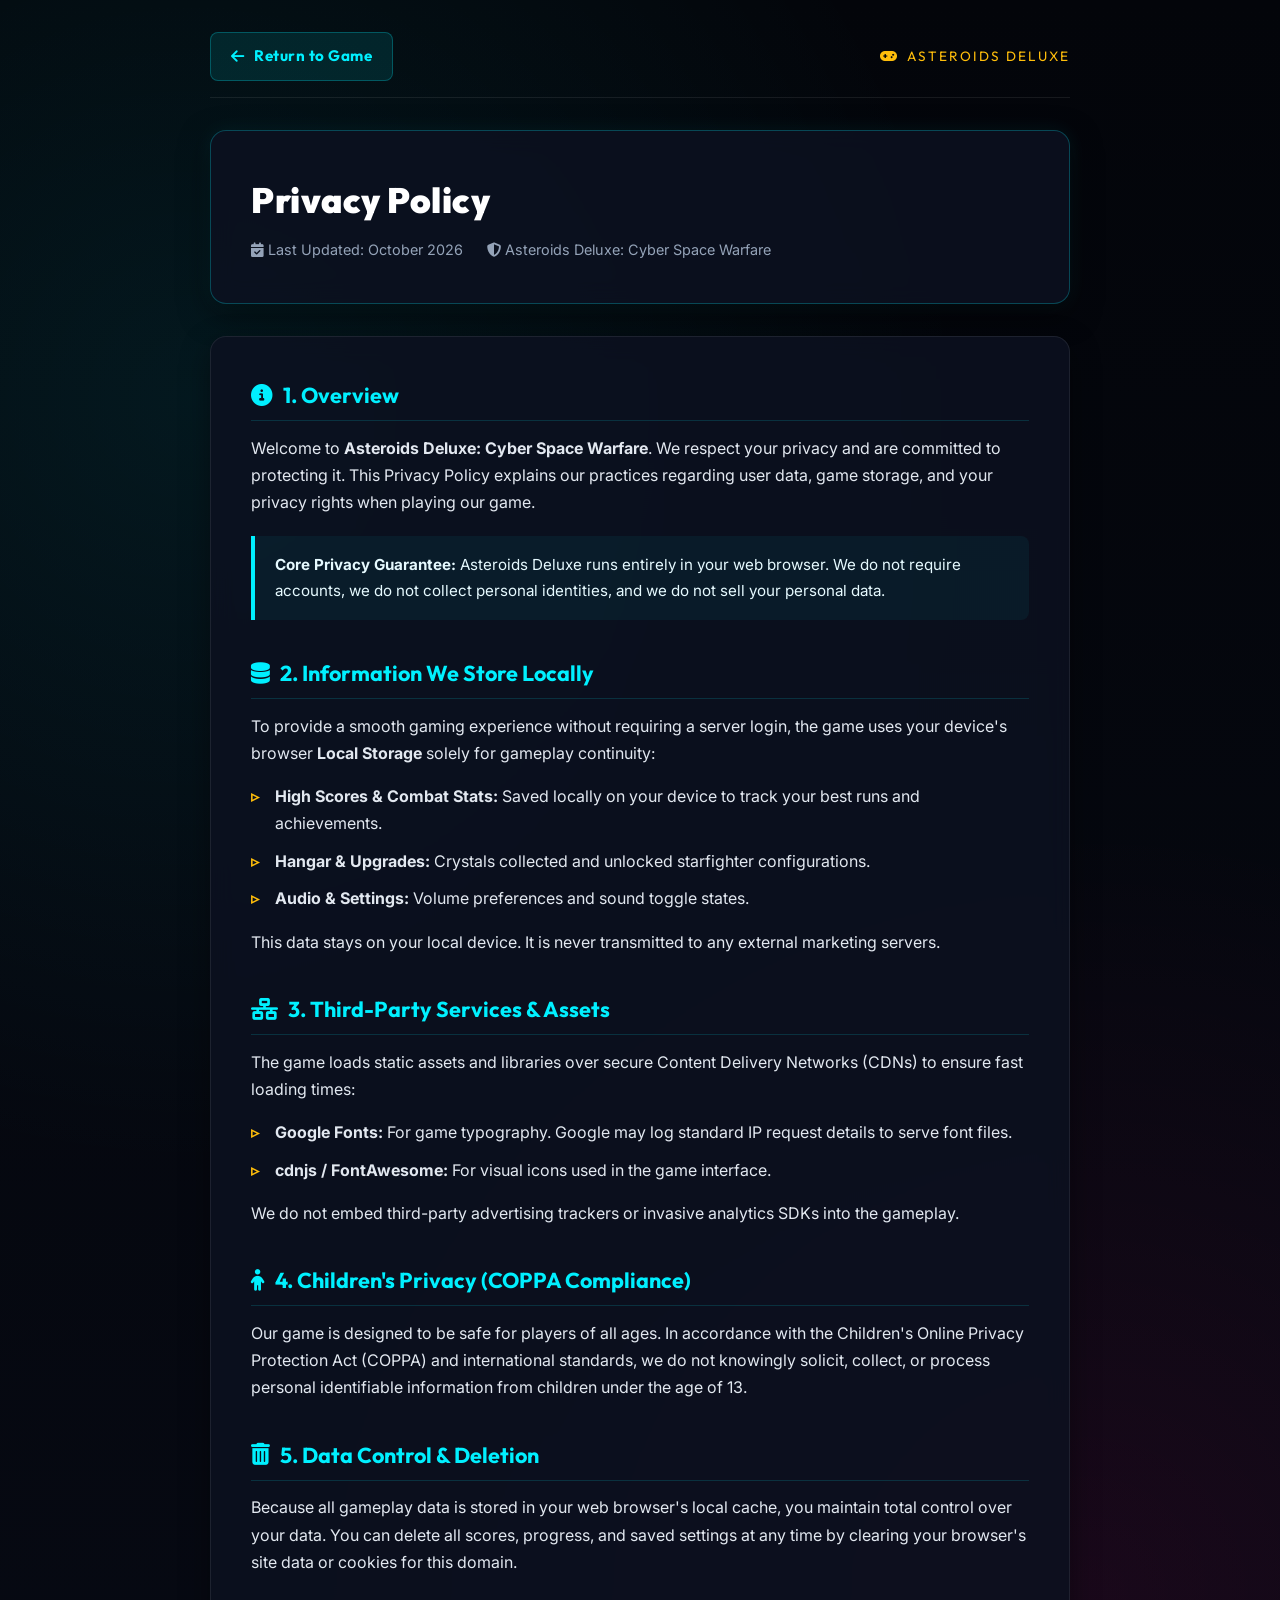
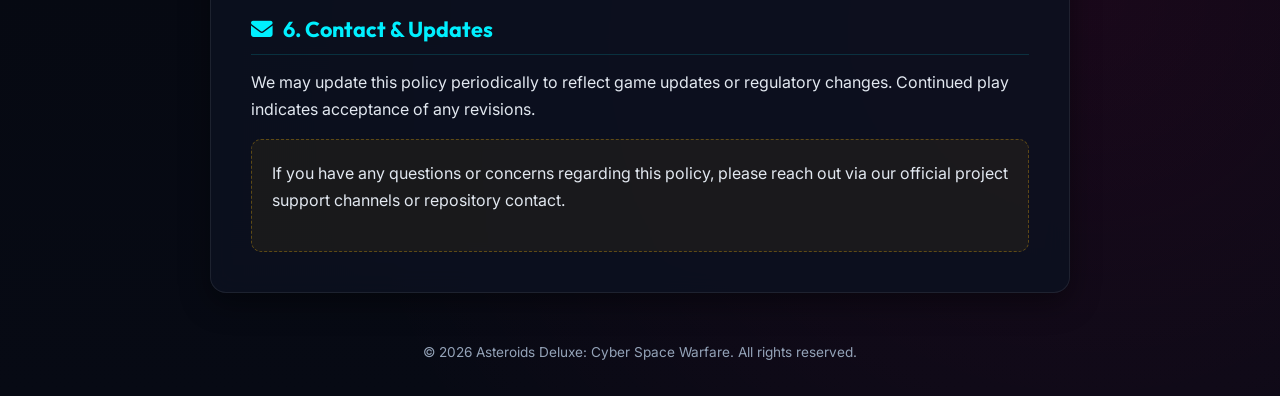
==== privacy/index.html @ 39c0e758 "feat: add privacy policy page and link it from the main menu" ====
<!DOCTYPE html>
<html lang="en">
<head>
    <meta charset="UTF-8" />
    <meta name="viewport" content="width=device-width, initial-scale=1.0, maximum-scale=5.0" />
    <meta name="theme-color" content="#05070e" />
    <title>Privacy Policy - Asteroids Deluxe: Cyber Space Warfare</title>
    
    <!-- Google Fonts -->
    <link rel="preconnect" href="https://fonts.googleapis.com" />
    <link rel="preconnect" href="https://fonts.gstatic.com" crossorigin />
    <link href="https://fonts.googleapis.com/css2?family=Outfit:wght@400;600;700;800;900&family=Inter:wght@400;500;600;700&display=swap" rel="stylesheet" />
    
    <!-- FontAwesome 6 Icons -->
    <link rel="stylesheet" href="https://cdnjs.cloudflare.com/ajax/libs/font-awesome/6.5.1/css/all.min.css" />

    <style>
        :root {
            --bg-deep: #05070e;
            --bg-card: rgba(12, 17, 32, 0.85);
            --border-glow: rgba(0, 240, 255, 0.25);
            --accent-cyan: #00f0ff;
            --accent-gold: #ffbe0b;
            --accent-magenta: #ff007f;
            --text-main: #e2e8f0;
            --text-muted: #94a3b8;
            --font-display: 'Outfit', sans-serif;
            --font-body: 'Inter', sans-serif;
        }

        * {
            box-sizing: border-box;
            margin: 0;
            padding: 0;
        }

        body {
            background-color: var(--bg-deep);
            background-image: 
                radial-gradient(circle at 15% 20%, rgba(0, 240, 255, 0.08) 0%, transparent 40%),
                radial-gradient(circle at 85% 80%, rgba(255, 0, 127, 0.08) 0%, transparent 40%),
                linear-gradient(to bottom, #03050a, #070a14);
            color: var(--text-main);
            font-family: var(--font-body);
            line-height: 1.7;
            min-height: 100vh;
            padding: 2rem 1rem;
        }

        .container {
            max-width: 860px;
            margin: 0 auto;
        }

        .nav-bar {
            display: flex;
            align-items: center;
            justify-content: space-between;
            margin-bottom: 2rem;
            padding-bottom: 1rem;
            border-bottom: 1px solid rgba(255, 255, 255, 0.08);
        }

        .btn-back {
            display: inline-flex;
            align-items: center;
            gap: 0.6rem;
            padding: 0.65rem 1.25rem;
            background: rgba(0, 240, 255, 0.1);
            color: var(--accent-cyan);
            border: 1px solid var(--border-glow);
            border-radius: 8px;
            font-family: var(--font-display);
            font-weight: 700;
            text-decoration: none;
            font-size: 0.95rem;
            letter-spacing: 0.5px;
            transition: all 0.2s ease;
        }

        .btn-back:hover {
            background: rgba(0, 240, 255, 0.2);
            box-shadow: 0 0 15px rgba(0, 240, 255, 0.3);
            transform: translateX(-3px);
        }

        .brand-badge {
            font-family: var(--font-display);
            font-size: 0.85rem;
            text-transform: uppercase;
            letter-spacing: 2px;
            color: var(--accent-gold);
            display: flex;
            align-items: center;
            gap: 0.5rem;
        }

        .header-card {
            background: var(--bg-card);
            border: 1px solid var(--border-glow);
            border-radius: 16px;
            padding: 2.5rem;
            margin-bottom: 2rem;
            box-shadow: 0 10px 30px rgba(0, 0, 0, 0.5), 0 0 20px rgba(0, 240, 255, 0.08);
            backdrop-filter: blur(12px);
        }

        .header-card h1 {
            font-family: var(--font-display);
            font-size: 2.2rem;
            font-weight: 900;
            color: #ffffff;
            margin-bottom: 0.5rem;
            letter-spacing: 0.5px;
        }

        .header-meta {
            color: var(--text-muted);
            font-size: 0.9rem;
            display: flex;
            flex-wrap: wrap;
            gap: 1.5rem;
            align-items: center;
        }

        .content-card {
            background: var(--bg-card);
            border: 1px solid rgba(255, 255, 255, 0.08);
            border-radius: 16px;
            padding: 2.5rem;
            box-shadow: 0 10px 30px rgba(0, 0, 0, 0.4);
            backdrop-filter: blur(12px);
        }

        .section {
            margin-bottom: 2.2rem;
        }

        .section:last-child {
            margin-bottom: 0;
        }

        .section h2 {
            font-family: var(--font-display);
            color: var(--accent-cyan);
            font-size: 1.35rem;
            font-weight: 700;
            margin-bottom: 0.85rem;
            display: flex;
            align-items: center;
            gap: 0.65rem;
            border-bottom: 1px solid rgba(0, 240, 255, 0.15);
            padding-bottom: 0.4rem;
        }

        .section p {
            color: var(--text-main);
            margin-bottom: 1rem;
            font-size: 1rem;
        }

        .section ul {
            list-style: none;
            padding-left: 0;
            margin-bottom: 1rem;
        }

        .section ul li {
            position: relative;
            padding-left: 1.5rem;
            margin-bottom: 0.65rem;
            color: var(--text-main);
        }

        .section ul li::before {
            content: "▹";
            position: absolute;
            left: 0;
            color: var(--accent-gold);
            font-weight: bold;
        }

        .highlight-box {
            background: rgba(0, 240, 255, 0.05);
            border-left: 4px solid var(--accent-cyan);
            padding: 1rem 1.25rem;
            border-radius: 0 8px 8px 0;
            margin: 1.25rem 0;
        }

        .highlight-box p {
            margin-bottom: 0;
            color: #e6faff;
            font-size: 0.95rem;
        }

        .contact-box {
            background: rgba(255, 190, 11, 0.06);
            border: 1px dashed rgba(255, 190, 11, 0.3);
            border-radius: 10px;
            padding: 1.25rem;
            margin-top: 1rem;
        }

        .footer {
            text-align: center;
            margin-top: 3rem;
            color: var(--text-muted);
            font-size: 0.85rem;
        }

        @media (max-width: 640px) {
            .header-card, .content-card {
                padding: 1.5rem;
            }
            .header-card h1 {
                font-size: 1.7rem;
            }
        }
    </style>
</head>
<body>
    <div class="container">
        <nav class="nav-bar">
            <a href="../" class="btn-back">
                <i class="fa-solid fa-arrow-left"></i> Return to Game
            </a>
            <div class="brand-badge">
                <i class="fa-solid fa-gamepad"></i> Asteroids Deluxe
            </div>
        </nav>

        <header class="header-card">
            <h1>Privacy Policy</h1>
            <div class="header-meta">
                <span><i class="fa-solid fa-calendar-check"></i> Last Updated: October 2026</span>
                <span><i class="fa-solid fa-shield-halved"></i> Asteroids Deluxe: Cyber Space Warfare</span>
            </div>
        </header>

        <main class="content-card">
            <section class="section">
                <h2><i class="fa-solid fa-circle-info"></i> 1. Overview</h2>
                <p>Welcome to <strong>Asteroids Deluxe: Cyber Space Warfare</strong>. We respect your privacy and are committed to protecting it. This Privacy Policy explains our practices regarding user data, game storage, and your privacy rights when playing our game.</p>
                <div class="highlight-box">
                    <p><strong>Core Privacy Guarantee:</strong> Asteroids Deluxe runs entirely in your web browser. We do not require accounts, we do not collect personal identities, and we do not sell your personal data.</p>
                </div>
            </section>

            <section class="section">
                <h2><i class="fa-solid fa-database"></i> 2. Information We Store Locally</h2>
                <p>To provide a smooth gaming experience without requiring a server login, the game uses your device's browser <strong>Local Storage</strong> solely for gameplay continuity:</p>
                <ul>
                    <li><strong>High Scores & Combat Stats:</strong> Saved locally on your device to track your best runs and achievements.</li>
                    <li><strong>Hangar & Upgrades:</strong> Crystals collected and unlocked starfighter configurations.</li>
                    <li><strong>Audio & Settings:</strong> Volume preferences and sound toggle states.</li>
                </ul>
                <p>This data stays on your local device. It is never transmitted to any external marketing servers.</p>
            </section>

            <section class="section">
                <h2><i class="fa-solid fa-network-wired"></i> 3. Third-Party Services & Assets</h2>
                <p>The game loads static assets and libraries over secure Content Delivery Networks (CDNs) to ensure fast loading times:</p>
                <ul>
                    <li><strong>Google Fonts:</strong> For game typography. Google may log standard IP request details to serve font files.</li>
                    <li><strong>cdnjs / FontAwesome:</strong> For visual icons used in the game interface.</li>
                </ul>
                <p>We do not embed third-party advertising trackers or invasive analytics SDKs into the gameplay.</p>
            </section>

            <section class="section">
                <h2><i class="fa-solid fa-child"></i> 4. Children's Privacy (COPPA Compliance)</h2>
                <p>Our game is designed to be safe for players of all ages. In accordance with the Children's Online Privacy Protection Act (COPPA) and international standards, we do not knowingly solicit, collect, or process personal identifiable information from children under the age of 13.</p>
            </section>

            <section class="section">
                <h2><i class="fa-solid fa-trash-can"></i> 5. Data Control & Deletion</h2>
                <p>Because all gameplay data is stored in your web browser's local cache, you maintain total control over your data. You can delete all scores, progress, and saved settings at any time by clearing your browser's site data or cookies for this domain.</p>
            </section>

            <section class="section">
                <h2><i class="fa-solid fa-envelope"></i> 6. Contact & Updates</h2>
                <p>We may update this policy periodically to reflect game updates or regulatory changes. Continued play indicates acceptance of any revisions.</p>
                <div class="contact-box">
                    <p>If you have any questions or concerns regarding this policy, please reach out via our official project support channels or repository contact.</p>
                </div>
            </section>
        </main>

        <footer class="footer">
            <p>&copy; 2026 Asteroids Deluxe: Cyber Space Warfare. All rights reserved.</p>
        </footer>
    </div>
</body>
</html>
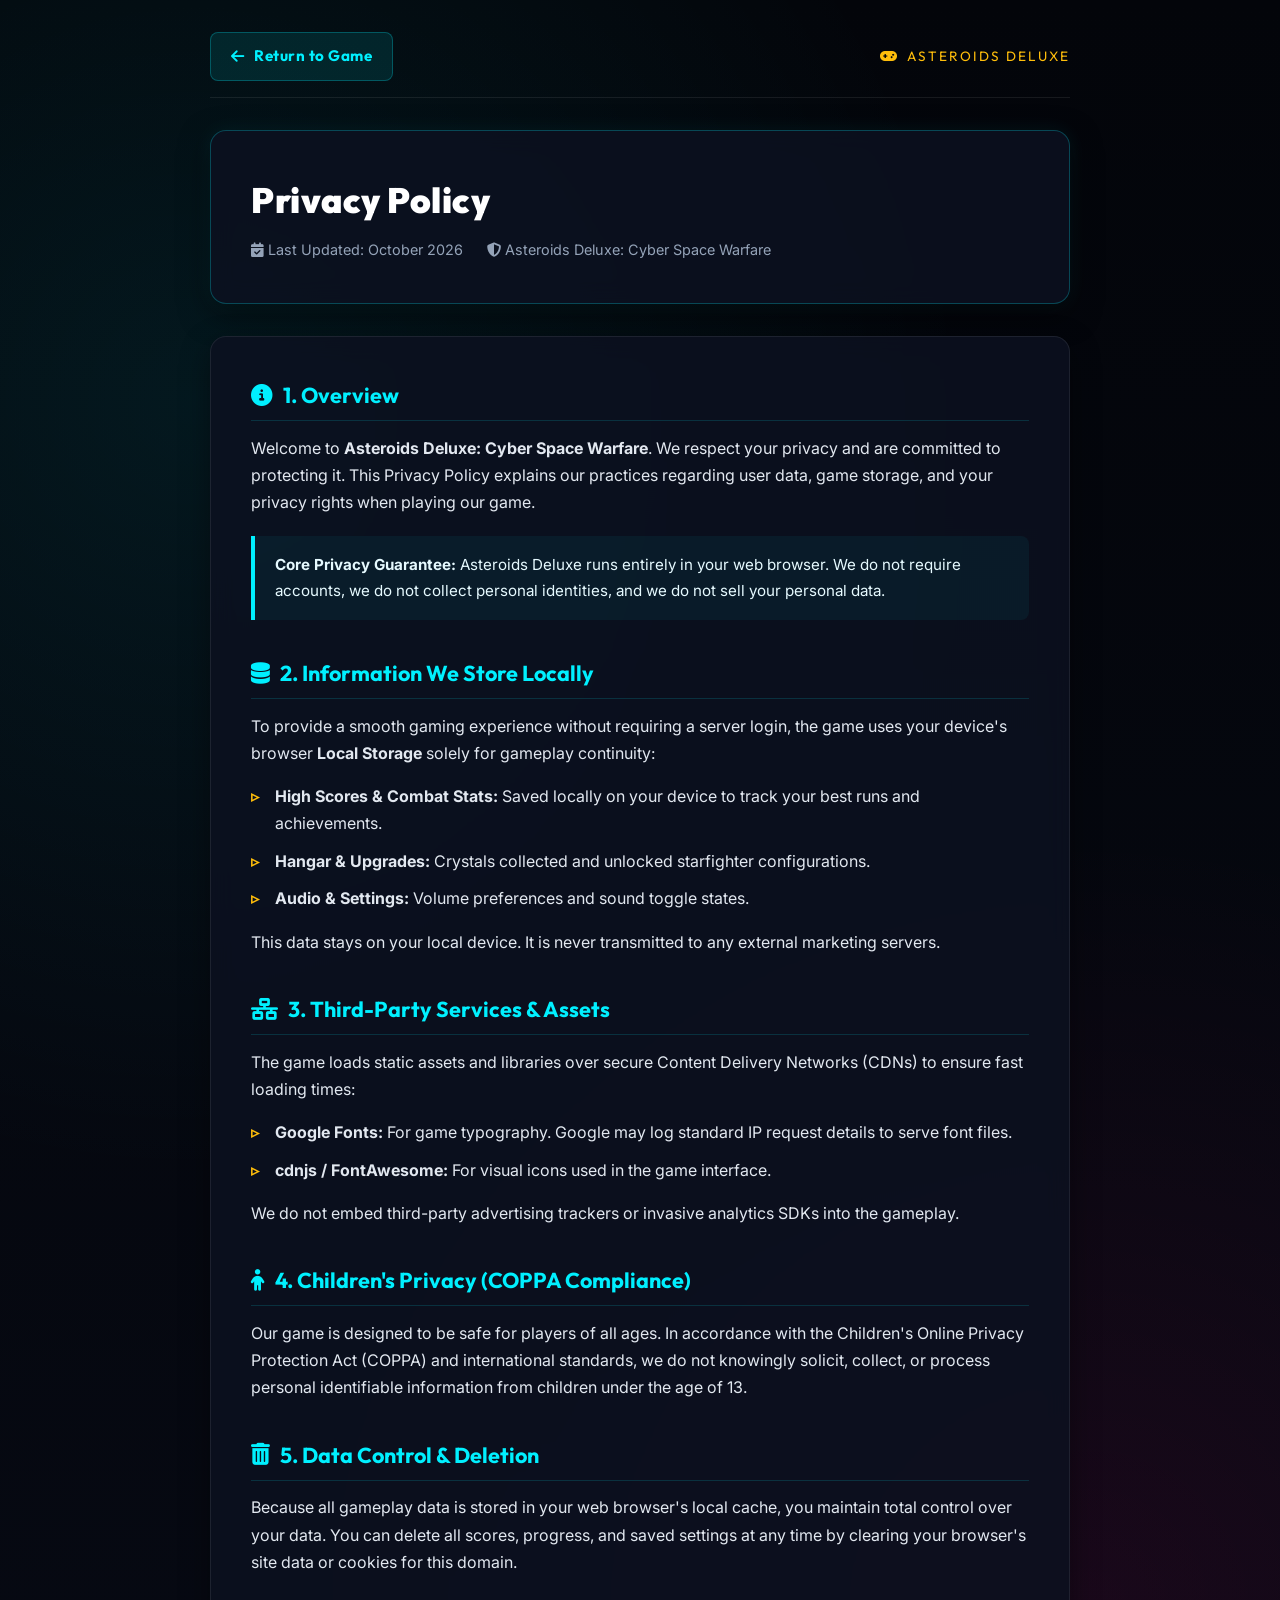
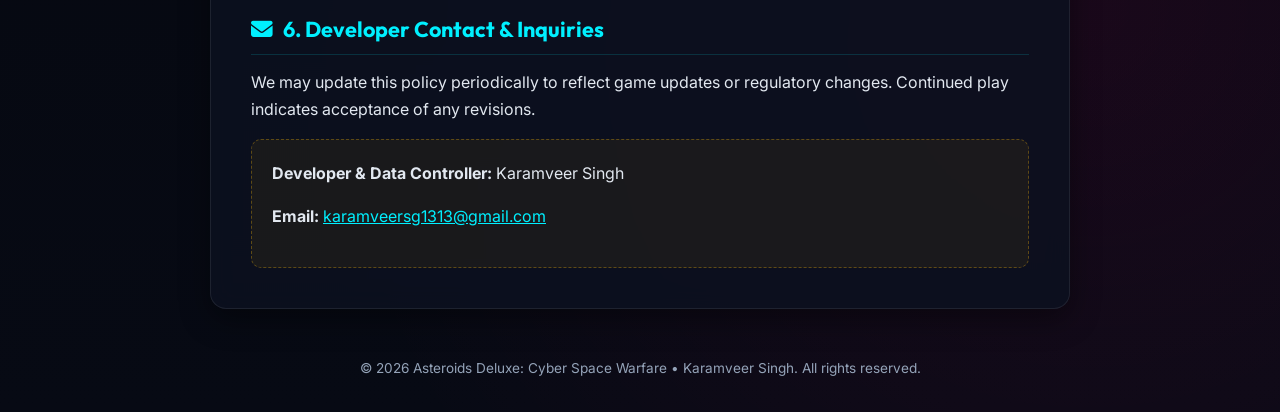
==== commit be1cbd9f: "feat: add privacy policy page for asteroids deluxe game" ====
--- a/privacy/index.html
+++ b/privacy/index.html
@@ -279,16 +279,17 @@
             </section>
 
             <section class="section">
-                <h2><i class="fa-solid fa-envelope"></i> 6. Contact & Updates</h2>
+                <h2><i class="fa-solid fa-envelope"></i> 6. Developer Contact & Inquiries</h2>
                 <p>We may update this policy periodically to reflect game updates or regulatory changes. Continued play indicates acceptance of any revisions.</p>
                 <div class="contact-box">
-                    <p>If you have any questions or concerns regarding this policy, please reach out via our official project support channels or repository contact.</p>
+                    <p><strong>Developer & Data Controller:</strong> Karamveer Singh</p>
+                    <p style="margin-top: 0.4rem;"><strong>Email:</strong> <a href="mailto:karamveersg1313@gmail.com" style="color: var(--accent-cyan); text-decoration: underline;">karamveersg1313@gmail.com</a></p>
                 </div>
             </section>
         </main>
 
         <footer class="footer">
-            <p>&copy; 2026 Asteroids Deluxe: Cyber Space Warfare. All rights reserved.</p>
+            <p>&copy; 2026 Asteroids Deluxe: Cyber Space Warfare &bull; Karamveer Singh. All rights reserved.</p>
         </footer>
     </div>
 </body>
